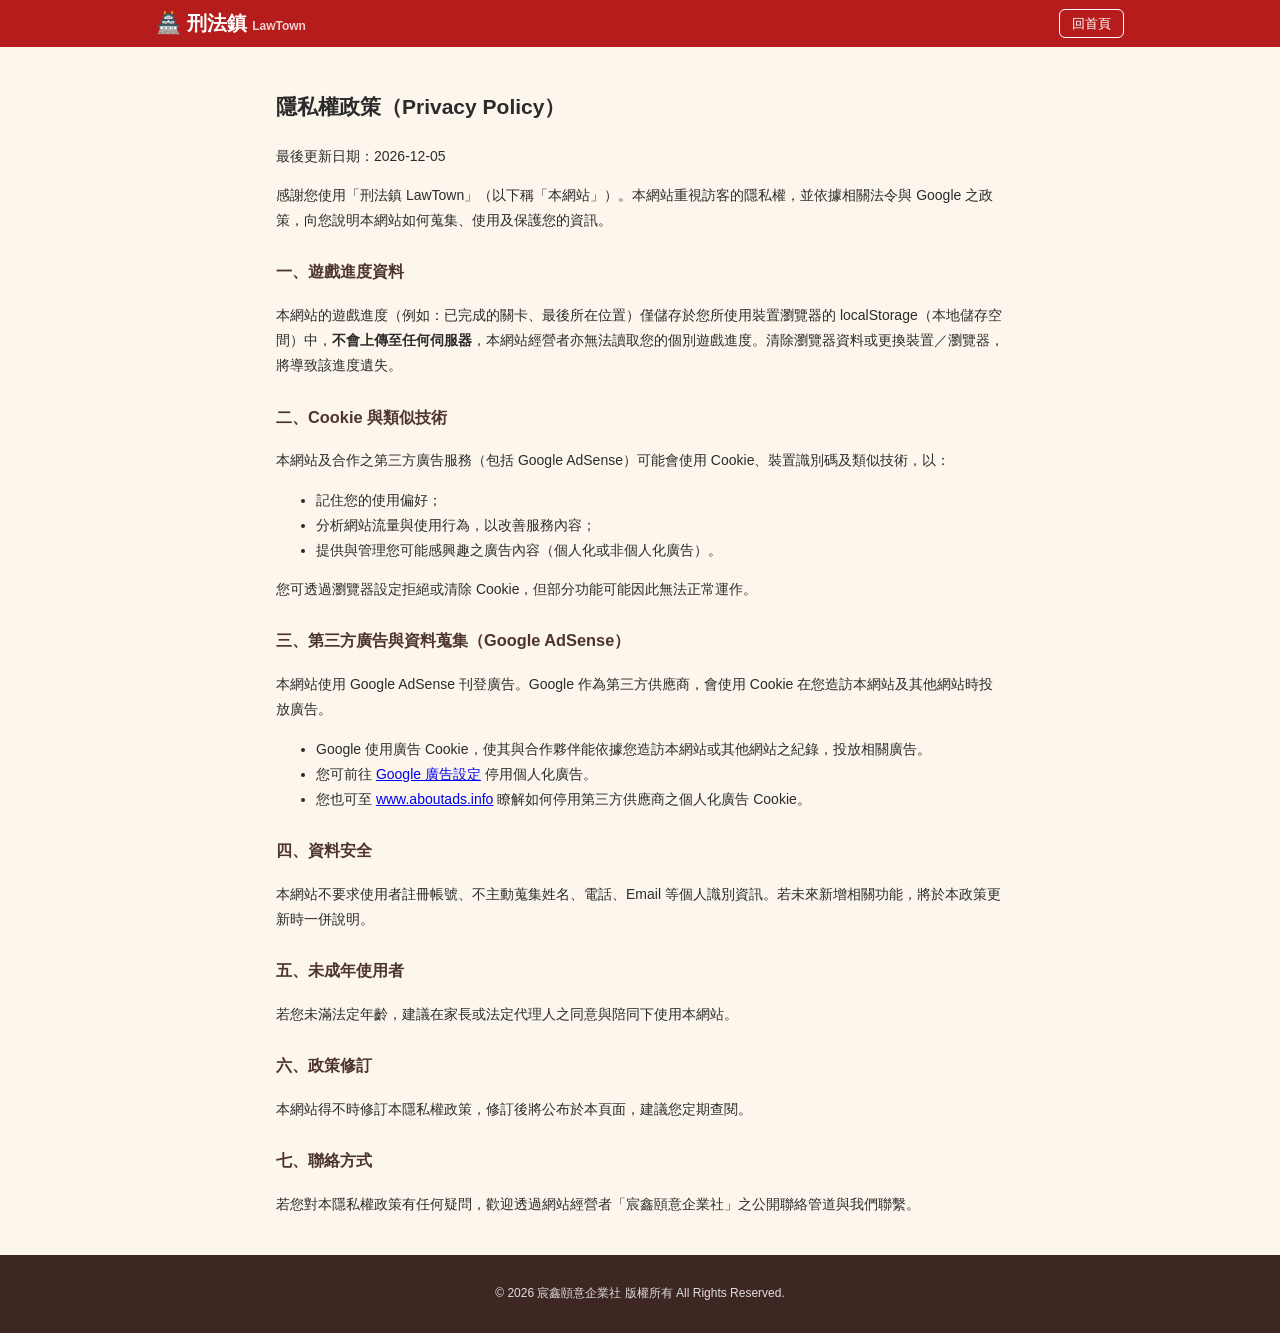
==== privacy.html @ 2b08c9a6 "Add files via upload" ====
<!DOCTYPE html>
<html lang="zh-Hant">
<head>
<meta charset="UTF-8" />
<meta name="viewport" content="width=device-width, initial-scale=1.0" />
<title>隱私權政策 - 刑法鎮 LawTown</title>
<link rel="stylesheet" href="css/style.css" />
</head>
<body>
<header class="site-header">
  <div class="header-inner">
    <h1>🏯 刑法鎮 <span>LawTown</span></h1>
    <nav><a href="index.html">回首頁</a></nav>
  </div>
</header>

<main class="policy">
  <h2>隱私權政策（Privacy Policy）</h2>
  <p>最後更新日期：<span id="updateDate"></span></p>

  <p>感謝您使用「刑法鎮 LawTown」（以下稱「本網站」）。本網站重視訪客的隱私權，並依據相關法令與 Google 之政策，向您說明本網站如何蒐集、使用及保護您的資訊。</p>

  <h3>一、遊戲進度資料</h3>
  <p>本網站的遊戲進度（例如：已完成的關卡、最後所在位置）僅儲存於您所使用裝置瀏覽器的 localStorage（本地儲存空間）中，<b>不會上傳至任何伺服器</b>，本網站經營者亦無法讀取您的個別遊戲進度。清除瀏覽器資料或更換裝置／瀏覽器，將導致該進度遺失。</p>

  <h3>二、Cookie 與類似技術</h3>
  <p>本網站及合作之第三方廣告服務（包括 Google AdSense）可能會使用 Cookie、裝置識別碼及類似技術，以：</p>
  <ul>
    <li>記住您的使用偏好；</li>
    <li>分析網站流量與使用行為，以改善服務內容；</li>
    <li>提供與管理您可能感興趣之廣告內容（個人化或非個人化廣告）。</li>
  </ul>
  <p>您可透過瀏覽器設定拒絕或清除 Cookie，但部分功能可能因此無法正常運作。</p>

  <h3>三、第三方廣告與資料蒐集（Google AdSense）</h3>
  <p>本網站使用 Google AdSense 刊登廣告。Google 作為第三方供應商，會使用 Cookie 在您造訪本網站及其他網站時投放廣告。</p>
  <ul>
    <li>Google 使用廣告 Cookie，使其與合作夥伴能依據您造訪本網站或其他網站之紀錄，投放相關廣告。</li>
    <li>您可前往 <a href="https://adssettings.google.com/" target="_blank" rel="noopener">Google 廣告設定</a> 停用個人化廣告。</li>
    <li>您也可至 <a href="https://www.aboutads.info/" target="_blank" rel="noopener">www.aboutads.info</a> 瞭解如何停用第三方供應商之個人化廣告 Cookie。</li>
  </ul>

  <h3>四、資料安全</h3>
  <p>本網站不要求使用者註冊帳號、不主動蒐集姓名、電話、Email 等個人識別資訊。若未來新增相關功能，將於本政策更新時一併說明。</p>

  <h3>五、未成年使用者</h3>
  <p>若您未滿法定年齡，建議在家長或法定代理人之同意與陪同下使用本網站。</p>

  <h3>六、政策修訂</h3>
  <p>本網站得不時修訂本隱私權政策，修訂後將公布於本頁面，建議您定期查閱。</p>

  <h3>七、聯絡方式</h3>
  <p>若您對本隱私權政策有任何疑問，歡迎透過網站經營者「宸鑫頤意企業社」之公開聯絡管道與我們聯繫。</p>
</main>

<footer class="site-footer">
  <p>© <span id="year"></span> 宸鑫頤意企業社 版權所有 All Rights Reserved.</p>
</footer>

<script>
document.getElementById("year").textContent = new Date().getFullYear();
document.getElementById("updateDate").textContent = new Date().toISOString().slice(0,10);
</script>
</body>
</html>
---- css/style.css ----
* { box-sizing: border-box; }
body {
  margin: 0;
  font-family: "Noto Sans TC", "Microsoft JhengHei", sans-serif;
  background: #fdf6ec;
  color: #2b2b2b;
}

/* ===== Header ===== */
.site-header { background: #b71c1c; color: #fff; padding: 10px 0; position: sticky; top: 0; z-index: 50; }
.header-inner { max-width: 1000px; margin: 0 auto; display: flex; justify-content: space-between; align-items: center; padding: 0 16px; }
.site-header h1 { margin: 0; font-size: 20px; }
.site-header h1 span { font-size: 12px; opacity: 0.8; }
.site-header nav button, .site-header nav a {
  background: none; border: 1px solid #fff; color: #fff; padding: 6px 12px;
  margin-left: 8px; border-radius: 6px; cursor: pointer; text-decoration: none; font-size: 13px;
}

/* ===== Hero（台灣風格插畫，純CSS繪製） ===== */
.hero {
  position: relative; min-height: 360px; overflow: hidden;
  background: linear-gradient(to bottom, #ffe0b2 0%, #ffcc80 40%, #fdf6ec 100%);
  display: flex; align-items: center; justify-content: center; text-align: center;
}
.hero-bg { position: absolute; inset: 0; }
.mountain {
  position: absolute; bottom: 0; left: -5%; width: 60%; height: 140px;
  background: #6d8b74; clip-path: polygon(0% 100%, 20% 30%, 40% 70%, 60% 10%, 80% 60%, 100% 100%);
  opacity: 0.7;
}
.temple-roof {
  position: absolute; bottom: 60px; right: 8%; width: 220px; height: 90px;
  background: #8d2c2c;
  clip-path: polygon(50% 0%, 100% 60%, 85% 60%, 85% 100%, 15% 100%, 15% 60%, 0% 60%);
}
.temple-roof::after {
  content: ""; position: absolute; top: -10px; left: 50%; transform: translateX(-50%);
  width: 14px; height: 14px; background: #ffca28; border-radius: 50%;
}
.lantern {
  position: absolute; width: 26px; height: 36px; background: #d32f2f; border-radius: 10px 10px 14px 14px;
  box-shadow: inset -4px 0 6px rgba(0,0,0,0.2);
}
.lantern::before { content: ""; position: absolute; top: -6px; left: 50%; transform: translateX(-50%); width: 16px; height: 6px; background: #5d4037; border-radius: 4px; }
.lantern1 { top: 30px; left: 12%; }
.lantern2 { top: 50px; left: 20%; }
.lantern3 { top: 30px; right: 30%; }
.cloud { position: absolute; background: #fff; border-radius: 50px; opacity: 0.8; }
.cloud1 { width: 120px; height: 30px; top: 20px; left: 5%; }
.cloud2 { width: 90px; height: 24px; top: 40px; right: 15%; }

.hero-content { position: relative; z-index: 2; max-width: 700px; padding: 0 16px; }
.hero-content h2 { font-size: 30px; margin-bottom: 8px; color: #4e342e; }
.hero-content p { font-size: 15px; line-height: 1.7; color: #4e342e; }
.cta-btn {
  margin-top: 16px; padding: 12px 26px; font-size: 16px; border: none; border-radius: 8px;
  background: #c62828; color: #fff; cursor: pointer; box-shadow: 0 3px 0 #8e1c1c;
}
.cta-btn:active { transform: translateY(2px); box-shadow: none; }

/* ===== Ad slots ===== */
.ad-slot { display: flex; justify-content: center; padding: 14px; background: #f2e7d5; }
.ad-placeholder {
  width: 100%; max-width: 900px; min-height: 90px; border: 2px dashed #bbb;
  display: flex; align-items: center; justify-content: center; color: #999; font-size: 13px; border-radius: 8px;
}

/* ===== Game section ===== */
.game-section { padding: 16px; display: flex; flex-direction: column; align-items: center; }
.game-toolbar { width: 100%; max-width: 900px; display: flex; justify-content: space-between; align-items: center; flex-wrap: wrap; gap: 8px; margin-bottom: 8px; font-size: 13px; }
.reset-btn { background: #eee; border: 1px solid #ccc; padding: 6px 10px; border-radius: 6px; cursor: pointer; }
#game-container { border: 4px solid #4e342e; border-radius: 8px; overflow: hidden; max-width: 900px; width: 100%; image-rendering: pixelated; }

/* ===== About ===== */
.about { max-width: 800px; margin: 0 auto; padding: 24px 16px; font-size: 14px; line-height: 1.8; color: #555; }

/* ===== Footer ===== */
.site-footer { background: #3e2723; color: #ddd; text-align: center; padding: 16px; font-size: 12px; line-height: 1.8; }
.site-footer a { color: #ffcc80; }

/* ===== Overlays / Modals ===== */
.overlay {
  position: fixed; inset: 0; background: rgba(0,0,0,0.55); z-index: 100;
  display: flex; align-items: center; justify-content: center; padding: 16px;
}
.overlay.hidden { display: none; }
.modal {
  background: #fffdf8; border-radius: 10px; padding: 18px; max-width: 480px; width: 100%;
  max-height: 85vh; overflow-y: auto; box-shadow: 0 8px 24px rgba(0,0,0,0.3);
}
.modal-head { display: flex; justify-content: space-between; align-items: center; margin-bottom: 10px; }
.close-btn { background: none; border: none; font-size: 18px; cursor: pointer; }
.level-list { display: flex; flex-direction: column; gap: 8px; }
.level-item {
  display: flex; flex-direction: column; align-items: flex-start; text-align: left;
  border: 1px solid #ddd; border-radius: 8px; padding: 10px; background: #fff; cursor: pointer; font-size: 14px;
}
.level-item small { color: #888; margin-top: 2px; }
.level-item.done { background: #e8f5e9; border-color: #a5d6a7; }

.quiz-modal { max-width: 540px; }
.quiz-law { font-size: 12px; color: #888; }
.quiz-story { font-size: 14px; line-height: 1.7; background: #f5f0e6; padding: 10px; border-radius: 8px; }
.quiz-question { font-weight: bold; margin-top: 12px; }
.quiz-options { display: flex; flex-direction: column; gap: 8px; margin: 10px 0; }
.quiz-option { padding: 10px; border: 1px solid #ccc; border-radius: 8px; background: #fff; cursor: pointer; text-align: left; font-size: 14px; }
.quiz-option:hover:not(:disabled) { background: #fff3e0; }
.quiz-option:disabled { opacity: 0.6; cursor: default; }
#quiz-result { white-space: pre-wrap; font-family: inherit; padding: 10px; border-radius: 8px; }
#quiz-result.correct { background: #e8f5e9; color: #2e7d32; }
#quiz-result.wrong { background: #ffebee; color: #c62828; }

/* ===== Policy page ===== */
.policy { max-width: 760px; margin: 0 auto; padding: 24px 16px; line-height: 1.8; font-size: 14px; }
.policy h3 { margin-top: 24px; color: #4e342e; }
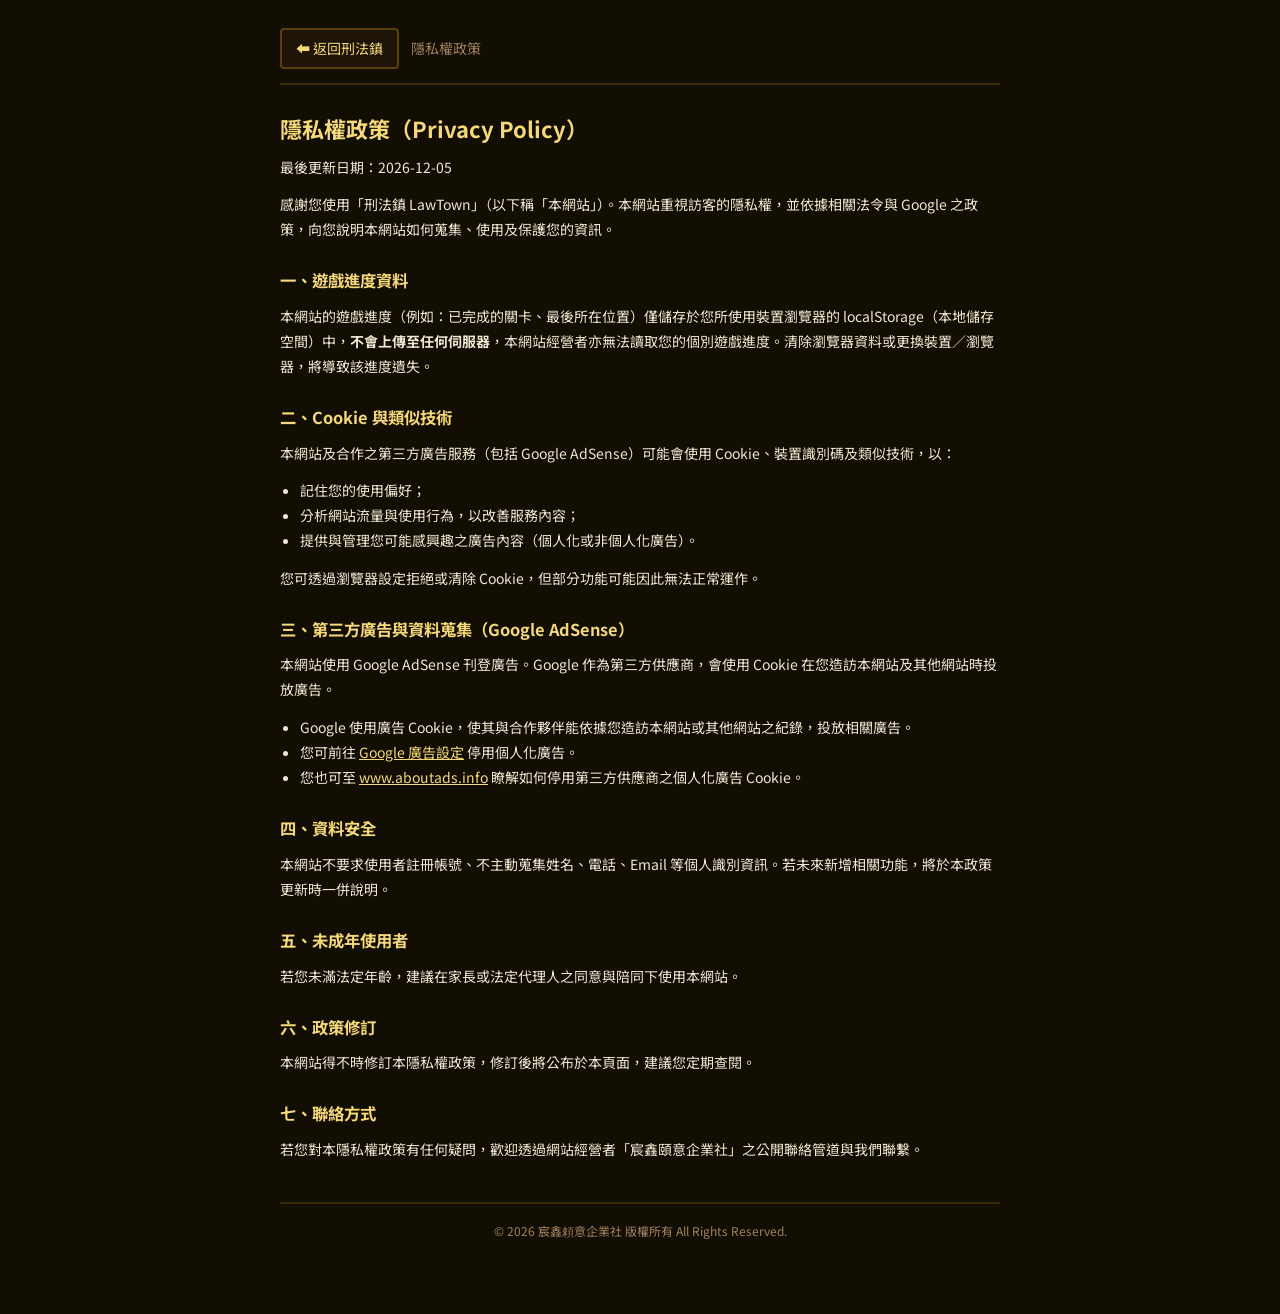
==== commit 9a4d5fd8: "feat: 升級遊戲介面為像素藝術風格首頁 - 新增 AI 生成的像素藝術風格背景圖（刑法鎮全景） - 改寫首頁為全螢幕遊戲主選單，參考設計稿風格 - 新增版本號角標、設定按鈕（左上/右上角） - 新" ====
--- a/privacy.html
+++ b/privacy.html
@@ -5,15 +5,41 @@
 <meta name="viewport" content="width=device-width, initial-scale=1.0" />
 <title>隱私權政策 - 刑法鎮 LawTown</title>
 <link rel="stylesheet" href="css/style.css" />
+<style>
+  body { overflow: auto; background: #120e04; }
+  .policy-page-wrapper {
+    max-width: 760px; margin: 0 auto; padding: 28px 20px 60px;
+    color: #f0e6d3; line-height: 1.8; font-size: 14px;
+  }
+  .policy-page-nav {
+    display: flex; align-items: center; gap: 12px;
+    margin-bottom: 24px; padding-bottom: 14px;
+    border-bottom: 2px solid #3a2a04;
+  }
+  .policy-page-nav a {
+    color: #f5d87a; text-decoration: none; font-size: 14px;
+    background: #1e1408; border: 2px solid #5a4008;
+    padding: 6px 14px; border-radius: 4px;
+  }
+  .policy-page-nav a:hover { background: #2e1e08; }
+  .policy-page-wrapper h2 { color: #f5d87a; font-size: 22px; margin-bottom: 6px; }
+  .policy-page-wrapper h3 { color: #f5d87a; margin-top: 24px; margin-bottom: 8px; }
+  .policy-page-wrapper p, .policy-page-wrapper ul { margin-bottom: 12px; }
+  .policy-page-wrapper ul { padding-left: 20px; }
+  .policy-page-wrapper a { color: #f5d87a; }
+  .policy-page-footer {
+    margin-top: 40px; padding-top: 16px;
+    border-top: 2px solid #3a2a04;
+    text-align: center; color: #a08060; font-size: 12px;
+  }
+</style>
 </head>
 <body>
-<header class="site-header">
-  <div class="header-inner">
-    <h1>🏯 刑法鎮 <span>LawTown</span></h1>
-    <nav><a href="index.html">回首頁</a></nav>
-  </div>
-</header>
-
+<div class="policy-page-wrapper">
+  <nav class="policy-page-nav">
+    <a href="index.html">⬅ 返回刑法鎮</a>
+    <span style="color:#a08060;">隱私權政策</span>
+  </nav>
 <main class="policy">
   <h2>隱私權政策（Privacy Policy）</h2>
   <p>最後更新日期：<span id="updateDate"></span></p>
@@ -52,10 +78,10 @@
   <h3>七、聯絡方式</h3>
   <p>若您對本隱私權政策有任何疑問，歡迎透過網站經營者「宸鑫頤意企業社」之公開聯絡管道與我們聯繫。</p>
 </main>
-
-<footer class="site-footer">
-  <p>© <span id="year"></span> 宸鑫頤意企業社 版權所有 All Rights Reserved.</p>
-</footer>
+  <div class="policy-page-footer">
+    <p>© <span id="year"></span> 宸鑫頼意企業社 版權所有 All Rights Reserved.</p>
+  </div>
+</div>
 
 <script>
 document.getElementById("year").textContent = new Date().getFullYear();
--- a/css/style.css
+++ b/css/style.css
@@ -1,115 +1,698 @@
-* { box-sizing: border-box; }
+/* ===================================================
+   刑法鎮 LawTown - 像素遊戲風格 CSS
+   =================================================== */
+
+@import url('https://fonts.googleapis.com/css2?family=Noto+Sans+TC:wght@400;700;900&family=Noto+Serif+TC:wght@700;900&display=swap');
+
+* { box-sizing: border-box; margin: 0; padding: 0; }
+
 body {
-  margin: 0;
   font-family: "Noto Sans TC", "Microsoft JhengHei", sans-serif;
-  background: #fdf6ec;
+  background: #1a1a2e;
+  color: #f0e6d3;
+  overflow: hidden;
+  height: 100dvh;
+  width: 100vw;
+}
+
+/* ===================================================
+   主畫面（全螢幕）
+   =================================================== */
+.main-screen {
+  position: fixed;
+  inset: 0;
+  display: flex;
+  flex-direction: column;
+  align-items: center;
+  justify-content: flex-start;
+  overflow: hidden;
+  z-index: 1;
+}
+
+/* ── 背景圖 ── */
+.title-bg {
+  position: absolute;
+  inset: 0;
+  z-index: 0;
+}
+.title-bg-img {
+  width: 100%;
+  height: 100%;
+  object-fit: cover;
+  object-position: center top;
+  image-rendering: pixelated;
+}
+.title-bg-overlay {
+  position: absolute;
+  inset: 0;
+  background: linear-gradient(
+    to bottom,
+    rgba(0,0,0,0.0) 0%,
+    rgba(0,0,0,0.0) 55%,
+    rgba(0,0,0,0.45) 75%,
+    rgba(0,0,0,0.65) 100%
+  );
+}
+
+/* ── 角落徽章（版本號 / 設定） ── */
+.corner-badge {
+  position: absolute;
+  top: 12px;
+  z-index: 20;
+  display: flex;
+  align-items: center;
+  gap: 5px;
+  background: rgba(20,15,10,0.82);
+  border: 2px solid #8b6914;
+  border-radius: 6px;
+  padding: 5px 10px;
+  font-size: 13px;
+  font-weight: bold;
+  color: #f5d87a;
+  cursor: pointer;
+  letter-spacing: 0.5px;
+  box-shadow: 0 2px 0 #5a4008, inset 0 1px 0 rgba(255,255,255,0.1);
+  transition: filter 0.15s;
+  text-decoration: none;
+  font-family: inherit;
+}
+.corner-badge:hover { filter: brightness(1.2); }
+.corner-badge--left  { left: 14px; }
+.corner-badge--right { right: 14px; }
+.corner-icon { font-size: 16px; }
+
+/* ── 主標題區 ── */
+.title-area {
+  position: relative;
+  z-index: 10;
+  text-align: center;
+  margin-top: 10px;
+  pointer-events: none;
+  user-select: none;
+}
+
+.title-emblem {
+  font-size: 36px;
+  line-height: 1;
+  filter: drop-shadow(0 2px 6px rgba(0,0,0,0.7));
+  margin-bottom: 2px;
+  opacity: 0;
+  pointer-events: none;
+}
+
+.game-title {
+  font-family: "Noto Serif TC", "Noto Sans TC", serif;
+  font-size: clamp(42px, 8vw, 80px);
+  font-weight: 900;
+  color: #f5d87a;
+  letter-spacing: 0.12em;
+  text-shadow:
+    3px 3px 0 #5a2e00,
+    -1px -1px 0 #5a2e00,
+    1px -1px 0 #5a2e00,
+    -1px 1px 0 #5a2e00,
+    0 4px 0 #3a1c00,
+    0 8px 16px rgba(0,0,0,0.6);
+  line-height: 1.1;
+  /* 背景圖已有標題文字，隱藏 HTML 標題避免重疊 */
+  display: none;
+}
+
+.game-subtitle-bar {
+  /* 背景圖已有副標題，隱藏 HTML 版本 */
+  display: none;
+}
+
+/* ── 雙村標籤（背景圖已有，隱藏 HTML 版本） ── */
+.village-labels {
+  display: none;
+}
+
+.village-label {
+  display: flex;
+  align-items: center;
+  gap: 6px;
+  padding: 8px 18px;
+  border-radius: 6px;
+  font-size: clamp(16px, 3vw, 26px);
+  font-weight: 900;
+  color: #fff;
+  letter-spacing: 0.05em;
+  box-shadow: 0 3px 0 rgba(0,0,0,0.4), 0 6px 18px rgba(0,0,0,0.3);
+  text-shadow: 1px 1px 0 rgba(0,0,0,0.5);
+}
+
+.village-label--criminal {
+  background: linear-gradient(135deg, #9b2020 0%, #c0392b 50%, #9b2020 100%);
+  border: 2px solid #e8c873;
+  clip-path: polygon(0 0, calc(100% - 12px) 0, 100% 50%, calc(100% - 12px) 100%, 0 100%);
+  padding-right: 28px;
+}
+
+.village-label--procedure {
+  background: linear-gradient(135deg, #1a3a5c 0%, #2c5f8a 50%, #1a3a5c 100%);
+  border: 2px solid #e8c873;
+  clip-path: polygon(12px 0, 100% 0, 100% 100%, 12px 100%, 0 50%);
+  padding-left: 28px;
+}
+
+.village-label-icon { font-size: 1.1em; }
+
+/* ── 角色 ── */
+.char-left, .char-right {
+  position: absolute;
+  bottom: 18%;
+  z-index: 10;
+  display: flex;
+  flex-direction: column;
+  align-items: center;
+  gap: 4px;
+}
+.char-left  { left: 2%; }
+.char-right { right: 2%; }
+
+.char-sprite { font-size: clamp(28px, 5vw, 52px); }
+
+.char-bubble {
+  background: rgba(255,252,240,0.95);
+  border: 2px solid #5a3a1a;
+  border-radius: 8px;
+  padding: 6px 10px;
+  font-size: clamp(10px, 1.5vw, 13px);
+  color: #3a2010;
+  font-weight: bold;
+  text-align: center;
+  line-height: 1.5;
+  box-shadow: 2px 2px 0 #5a3a1a;
+  position: relative;
+  white-space: nowrap;
+}
+.char-bubble--left::after {
+  content: '';
+  position: absolute;
+  bottom: -10px;
+  left: 50%;
+  transform: translateX(-50%);
+  border: 5px solid transparent;
+  border-top-color: #5a3a1a;
+}
+.char-bubble--right::after {
+  content: '';
+  position: absolute;
+  bottom: -10px;
+  left: 50%;
+  transform: translateX(-50%);
+  border: 5px solid transparent;
+  border-top-color: #5a3a1a;
+}
+
+/* ── 主選單按鈕 ── */
+.main-menu {
+  position: absolute;
+  bottom: 10%;
+  left: 50%;
+  transform: translateX(-50%);
+  z-index: 10;
+  display: flex;
+  flex-direction: column;
+  gap: 7px;
+  width: min(280px, 60vw);
+}
+
+.menu-btn {
+  display: flex;
+  align-items: center;
+  gap: 12px;
+  padding: 12px 20px;
+  border: none;
+  border-radius: 6px;
+  cursor: pointer;
+  font-family: "Noto Sans TC", sans-serif;
+  font-size: clamp(15px, 2.5vw, 19px);
+  font-weight: bold;
+  color: #fff;
+  letter-spacing: 0.05em;
+  transition: filter 0.12s, transform 0.1s;
+  box-shadow: 0 4px 0 rgba(0,0,0,0.4), 0 6px 16px rgba(0,0,0,0.3);
+  text-shadow: 1px 1px 0 rgba(0,0,0,0.4);
+  position: relative;
+  overflow: hidden;
+  width: 100%;
+}
+.menu-btn::before {
+  content: '';
+  position: absolute;
+  top: 0; left: 0; right: 0;
+  height: 40%;
+  background: rgba(255,255,255,0.12);
+  border-radius: 6px 6px 0 0;
+}
+.menu-btn:hover  { filter: brightness(1.15); transform: translateY(-2px); }
+.menu-btn:active { transform: translateY(2px); box-shadow: 0 1px 0 rgba(0,0,0,0.4); }
+.menu-btn--selected { filter: brightness(1.2); transform: translateY(-2px); outline: 3px solid #f5d87a; }
+
+.menu-btn--start {
+  background: linear-gradient(180deg, #2c6fad 0%, #1a4a7a 100%);
+  border-bottom: 4px solid #0e2d4d;
+}
+.menu-btn--library {
+  background: linear-gradient(180deg, #3a7a3a 0%, #235023 100%);
+  border-bottom: 4px solid #122a12;
+}
+.menu-btn--achievement {
+  background: linear-gradient(180deg, #7a5a1a 0%, #4a3510 100%);
+  border-bottom: 4px solid #2a1d08;
+}
+
+.menu-btn-icon { font-size: 1.3em; flex-shrink: 0; }
+.menu-btn-text { flex: 1; text-align: center; }
+
+/* ── 底部提示 ── */
+.bottom-hint {
+  position: absolute;
+  bottom: 0;
+  left: 0;
+  right: 0;
+  z-index: 10;
+  background: rgba(20,12,5,0.85);
+  border-top: 2px solid #5a3a1a;
+  text-align: center;
+  padding: 8px;
+  font-size: clamp(11px, 1.8vw, 14px);
+  color: #f5d87a;
+  letter-spacing: 0.1em;
+}
+
+/* ===================================================
+   遊戲畫面
+   =================================================== */
+.game-screen {
+  position: fixed;
+  inset: 0;
+  display: flex;
+  flex-direction: column;
+  background: #1a1a2e;
+  z-index: 2;
+}
+.game-screen.hidden { display: none; }
+.main-screen.hidden { display: none; }
+
+#game-wrapper {
+  flex: 1;
+  display: flex;
+  align-items: center;
+  justify-content: center;
+  overflow: hidden;
+}
+
+#game-container {
+  image-rendering: pixelated;
+  border: 3px solid #4e342e;
+  border-radius: 4px;
+  overflow: hidden;
+}
+
+.game-toolbar-overlay {
+  background: rgba(20,12,5,0.9);
+  border-top: 2px solid #5a3a1a;
+  padding: 6px 14px;
+  display: flex;
+  justify-content: space-between;
+  align-items: center;
+  gap: 10px;
+  font-size: 12px;
+  color: #d4b896;
+  flex-wrap: wrap;
+}
+
+.pixel-reset-btn {
+  background: #3a1a1a;
+  border: 1px solid #7a3a3a;
+  color: #ff8a80;
+  padding: 5px 12px;
+  border-radius: 4px;
+  cursor: pointer;
+  font-size: 12px;
+  font-family: inherit;
+  white-space: nowrap;
+}
+.pixel-reset-btn:hover { background: #5a2a2a; }
+
+/* ===================================================
+   鎮口標題覆蓋層（遊戲內 HTML overlay）
+   =================================================== */
+.title-overlay {
+  position: absolute; inset: 0; z-index: 30;
+  display: flex; align-items: flex-end; justify-content: center;
+  background: linear-gradient(to bottom, rgba(0,0,0,0) 0%, rgba(0,0,0,0.35) 100%);
+  padding-bottom: 24px;
+}
+.title-overlay.hidden { display: none; }
+.title-dialog {
+  background: #fffaf0;
+  border: 4px solid #4e342e;
+  border-radius: 10px;
+  box-shadow: 0 6px 0 #2d1f15, 0 10px 18px rgba(0,0,0,0.3);
+  padding: 16px 20px;
+  width: 92%; max-width: 480px;
+  text-align: center;
   color: #2b2b2b;
 }
-
-/* ===== Header ===== */
-.site-header { background: #b71c1c; color: #fff; padding: 10px 0; position: sticky; top: 0; z-index: 50; }
-.header-inner { max-width: 1000px; margin: 0 auto; display: flex; justify-content: space-between; align-items: center; padding: 0 16px; }
-.site-header h1 { margin: 0; font-size: 20px; }
-.site-header h1 span { font-size: 12px; opacity: 0.8; }
-.site-header nav button, .site-header nav a {
-  background: none; border: 1px solid #fff; color: #fff; padding: 6px 12px;
-  margin-left: 8px; border-radius: 6px; cursor: pointer; text-decoration: none; font-size: 13px;
-}
-
-/* ===== Hero（台灣風格插畫，純CSS繪製） ===== */
-.hero {
-  position: relative; min-height: 360px; overflow: hidden;
-  background: linear-gradient(to bottom, #ffe0b2 0%, #ffcc80 40%, #fdf6ec 100%);
-  display: flex; align-items: center; justify-content: center; text-align: center;
-}
-.hero-bg { position: absolute; inset: 0; }
-.mountain {
-  position: absolute; bottom: 0; left: -5%; width: 60%; height: 140px;
-  background: #6d8b74; clip-path: polygon(0% 100%, 20% 30%, 40% 70%, 60% 10%, 80% 60%, 100% 100%);
-  opacity: 0.7;
-}
-.temple-roof {
-  position: absolute; bottom: 60px; right: 8%; width: 220px; height: 90px;
-  background: #8d2c2c;
-  clip-path: polygon(50% 0%, 100% 60%, 85% 60%, 85% 100%, 15% 100%, 15% 60%, 0% 60%);
-}
-.temple-roof::after {
-  content: ""; position: absolute; top: -10px; left: 50%; transform: translateX(-50%);
-  width: 14px; height: 14px; background: #ffca28; border-radius: 50%;
-}
-.lantern {
-  position: absolute; width: 26px; height: 36px; background: #d32f2f; border-radius: 10px 10px 14px 14px;
-  box-shadow: inset -4px 0 6px rgba(0,0,0,0.2);
-}
-.lantern::before { content: ""; position: absolute; top: -6px; left: 50%; transform: translateX(-50%); width: 16px; height: 6px; background: #5d4037; border-radius: 4px; }
-.lantern1 { top: 30px; left: 12%; }
-.lantern2 { top: 50px; left: 20%; }
-.lantern3 { top: 30px; right: 30%; }
-.cloud { position: absolute; background: #fff; border-radius: 50px; opacity: 0.8; }
-.cloud1 { width: 120px; height: 30px; top: 20px; left: 5%; }
-.cloud2 { width: 90px; height: 24px; top: 40px; right: 15%; }
-
-.hero-content { position: relative; z-index: 2; max-width: 700px; padding: 0 16px; }
-.hero-content h2 { font-size: 30px; margin-bottom: 8px; color: #4e342e; }
-.hero-content p { font-size: 15px; line-height: 1.7; color: #4e342e; }
-.cta-btn {
-  margin-top: 16px; padding: 12px 26px; font-size: 16px; border: none; border-radius: 8px;
-  background: #c62828; color: #fff; cursor: pointer; box-shadow: 0 3px 0 #8e1c1c;
-}
-.cta-btn:active { transform: translateY(2px); box-shadow: none; }
-
-/* ===== Ad slots ===== */
-.ad-slot { display: flex; justify-content: center; padding: 14px; background: #f2e7d5; }
-.ad-placeholder {
-  width: 100%; max-width: 900px; min-height: 90px; border: 2px dashed #bbb;
-  display: flex; align-items: center; justify-content: center; color: #999; font-size: 13px; border-radius: 8px;
-}
-
-/* ===== Game section ===== */
-.game-section { padding: 16px; display: flex; flex-direction: column; align-items: center; }
-.game-toolbar { width: 100%; max-width: 900px; display: flex; justify-content: space-between; align-items: center; flex-wrap: wrap; gap: 8px; margin-bottom: 8px; font-size: 13px; }
-.reset-btn { background: #eee; border: 1px solid #ccc; padding: 6px 10px; border-radius: 6px; cursor: pointer; }
-#game-container { border: 4px solid #4e342e; border-radius: 8px; overflow: hidden; max-width: 900px; width: 100%; image-rendering: pixelated; }
-
-/* ===== About ===== */
-.about { max-width: 800px; margin: 0 auto; padding: 24px 16px; font-size: 14px; line-height: 1.8; color: #555; }
-
-/* ===== Footer ===== */
-.site-footer { background: #3e2723; color: #ddd; text-align: center; padding: 16px; font-size: 12px; line-height: 1.8; }
-.site-footer a { color: #ffcc80; }
-
-/* ===== Overlays / Modals ===== */
+.title-dialog-label { margin: 6px 0; font-size: 13px; color: #4e342e; font-weight: bold; }
+#player-name-input-2 {
+  width: 80%; padding: 8px 10px; font-size: 15px;
+  border: 2px solid #4e342e; border-radius: 6px; text-align: center;
+  margin-bottom: 10px; background: #fff; color: #2b2b2b;
+}
+
+/* ===================================================
+   Overlay / Modal（像素風格）
+   =================================================== */
 .overlay {
-  position: fixed; inset: 0; background: rgba(0,0,0,0.55); z-index: 100;
-  display: flex; align-items: center; justify-content: center; padding: 16px;
+  position: fixed;
+  inset: 0;
+  background: rgba(0,0,0,0.72);
+  z-index: 100;
+  display: flex;
+  align-items: center;
+  justify-content: center;
+  padding: 16px;
+  backdrop-filter: blur(2px);
 }
 .overlay.hidden { display: none; }
-.modal {
-  background: #fffdf8; border-radius: 10px; padding: 18px; max-width: 480px; width: 100%;
-  max-height: 85vh; overflow-y: auto; box-shadow: 0 8px 24px rgba(0,0,0,0.3);
-}
-.modal-head { display: flex; justify-content: space-between; align-items: center; margin-bottom: 10px; }
-.close-btn { background: none; border: none; font-size: 18px; cursor: pointer; }
+
+.pixel-modal {
+  background: #1e1408;
+  border: 3px solid #8b6914;
+  border-radius: 8px;
+  padding: 20px;
+  max-width: 480px;
+  width: 100%;
+  max-height: 88vh;
+  overflow-y: auto;
+  box-shadow:
+    0 0 0 1px #5a4008,
+    0 8px 0 #3a2a04,
+    0 12px 32px rgba(0,0,0,0.6);
+  color: #f0e6d3;
+}
+.pixel-modal--wide { max-width: 600px; }
+
+.pixel-modal-head {
+  display: flex;
+  justify-content: space-between;
+  align-items: center;
+  margin-bottom: 14px;
+  padding-bottom: 10px;
+  border-bottom: 2px solid #5a4008;
+}
+.pixel-modal-head h3 {
+  font-size: 18px;
+  color: #f5d87a;
+  font-weight: bold;
+}
+.pixel-close-btn {
+  background: #3a2010;
+  border: 2px solid #7a5020;
+  color: #f5d87a;
+  width: 30px; height: 30px;
+  border-radius: 4px;
+  cursor: pointer;
+  font-size: 16px;
+  display: flex; align-items: center; justify-content: center;
+  transition: background 0.15s;
+}
+.pixel-close-btn:hover { background: #5a3010; }
+
+.pixel-modal-label {
+  font-size: 13px;
+  color: #d4b896;
+  font-weight: bold;
+  margin: 10px 0 6px;
+}
+.pixel-modal-desc {
+  font-size: 13px;
+  color: #a08060;
+  margin-bottom: 12px;
+}
+
+.pixel-input {
+  width: 80%;
+  display: block;
+  margin: 0 auto 14px;
+  padding: 10px 14px;
+  font-size: 16px;
+  background: #0e0a04;
+  border: 2px solid #8b6914;
+  border-radius: 4px;
+  color: #f5d87a;
+  text-align: center;
+  font-family: inherit;
+  outline: none;
+}
+.pixel-input:focus { border-color: #f5d87a; box-shadow: 0 0 0 2px rgba(245,216,122,0.3); }
+
+/* ── 村莊選擇按鈕 ── */
+.village-choice-row {
+  display: flex;
+  gap: 12px;
+  justify-content: center;
+  flex-wrap: wrap;
+  margin-top: 8px;
+}
+
+.village-btn {
+  flex: 1;
+  min-width: 140px;
+  max-width: 200px;
+  padding: 14px 12px;
+  border-radius: 8px;
+  cursor: pointer;
+  font-family: inherit;
+  color: #fff;
+  border: none;
+  display: flex;
+  flex-direction: column;
+  align-items: center;
+  gap: 4px;
+  transition: filter 0.15s, transform 0.1s;
+  box-shadow: 0 4px 0 rgba(0,0,0,0.4);
+}
+.village-btn:hover  { filter: brightness(1.15); transform: translateY(-2px); }
+.village-btn:active { transform: translateY(2px); box-shadow: none; }
+.village-btn-icon { font-size: 22px; }
+.village-btn-title { font-size: 16px; font-weight: bold; }
+.village-btn small { font-size: 11px; opacity: 0.85; }
+.village-btn-criminal {
+  background: linear-gradient(180deg, #c0392b 0%, #8b1a1a 100%);
+  border-bottom: 4px solid #5a0a0a;
+}
+.village-btn-procedure {
+  background: linear-gradient(180deg, #2c5f8a 0%, #1a3a5c 100%);
+  border-bottom: 4px solid #0a1e30;
+}
+
+/* ===================================================
+   關卡選單
+   =================================================== */
 .level-list { display: flex; flex-direction: column; gap: 8px; }
 .level-item {
-  display: flex; flex-direction: column; align-items: flex-start; text-align: left;
-  border: 1px solid #ddd; border-radius: 8px; padding: 10px; background: #fff; cursor: pointer; font-size: 14px;
-}
-.level-item small { color: #888; margin-top: 2px; }
-.level-item.done { background: #e8f5e9; border-color: #a5d6a7; }
-
-.quiz-modal { max-width: 540px; }
-.quiz-law { font-size: 12px; color: #888; }
-.quiz-story { font-size: 14px; line-height: 1.7; background: #f5f0e6; padding: 10px; border-radius: 8px; }
-.quiz-question { font-weight: bold; margin-top: 12px; }
+  display: flex;
+  flex-direction: column;
+  align-items: flex-start;
+  text-align: left;
+  border: 2px solid #5a4008;
+  border-radius: 6px;
+  padding: 10px 14px;
+  background: #120e04;
+  cursor: pointer;
+  font-size: 14px;
+  color: #f0e6d3;
+  transition: background 0.15s, border-color 0.15s;
+}
+.level-item:hover { background: #1e1408; border-color: #8b6914; }
+.level-item small { color: #a08060; margin-top: 2px; font-size: 12px; }
+.level-item.done {
+  background: #0a1a0a;
+  border-color: #2e7d32;
+  color: #a5d6a7;
+}
+.level-item.done small { color: #66bb6a; }
+
+/* ===================================================
+   答題 Modal
+   =================================================== */
+.quiz-modal { max-width: 560px; }
+.quiz-law { font-size: 12px; color: #a08060; margin-bottom: 8px; }
+.quiz-story-box {
+  background: #0a0804;
+  border: 2px solid #5a4008;
+  border-radius: 6px;
+  padding: 12px;
+  margin-bottom: 12px;
+}
+.quiz-story { font-size: 14px; line-height: 1.8; color: #d4b896; }
+.quiz-question { font-weight: bold; margin: 12px 0 8px; color: #f5d87a; font-size: 15px; }
 .quiz-options { display: flex; flex-direction: column; gap: 8px; margin: 10px 0; }
-.quiz-option { padding: 10px; border: 1px solid #ccc; border-radius: 8px; background: #fff; cursor: pointer; text-align: left; font-size: 14px; }
-.quiz-option:hover:not(:disabled) { background: #fff3e0; }
+.quiz-option {
+  padding: 11px 14px;
+  border: 2px solid #5a4008;
+  border-radius: 6px;
+  background: #120e04;
+  cursor: pointer;
+  text-align: left;
+  font-size: 14px;
+  color: #f0e6d3;
+  font-family: inherit;
+  transition: background 0.12s, border-color 0.12s;
+}
+.quiz-option:hover:not(:disabled) { background: #1e1408; border-color: #f5d87a; }
 .quiz-option:disabled { opacity: 0.6; cursor: default; }
-#quiz-result { white-space: pre-wrap; font-family: inherit; padding: 10px; border-radius: 8px; }
-#quiz-result.correct { background: #e8f5e9; color: #2e7d32; }
-#quiz-result.wrong { background: #ffebee; color: #c62828; }
-
-/* ===== Policy page ===== */
-.policy { max-width: 760px; margin: 0 auto; padding: 24px 16px; line-height: 1.8; font-size: 14px; }
-.policy h3 { margin-top: 24px; color: #4e342e; }
+#quiz-result {
+  white-space: pre-wrap;
+  font-family: inherit;
+  padding: 12px;
+  border-radius: 6px;
+  font-size: 13px;
+  line-height: 1.7;
+  margin-top: 10px;
+}
+#quiz-result.correct { background: #0a1a0a; color: #81c784; border: 2px solid #2e7d32; }
+#quiz-result.wrong   { background: #1a0a0a; color: #ef9a9a; border: 2px solid #c62828; }
+#quiz-result.hidden  { display: none; }
+
+/* ===================================================
+   法學圖鑑
+   =================================================== */
+.library-content { display: flex; flex-direction: column; gap: 8px; }
+.library-empty { text-align: center; color: #a08060; padding: 24px; font-size: 14px; line-height: 2; }
+.library-item {
+  background: #0a0804;
+  border: 2px solid #5a4008;
+  border-radius: 6px;
+  padding: 10px 14px;
+}
+.library-item-law { font-size: 11px; color: #a08060; }
+.library-item-title { font-size: 14px; color: #f0e6d3; font-weight: bold; margin-top: 2px; }
+
+/* ===================================================
+   成就系統
+   =================================================== */
+.achievement-list { display: flex; flex-direction: column; gap: 8px; }
+.achievement-item {
+  display: flex;
+  align-items: center;
+  gap: 12px;
+  background: #0a0804;
+  border: 2px solid #3a2a04;
+  border-radius: 6px;
+  padding: 10px 14px;
+  opacity: 0.55;
+}
+.achievement-item--unlocked {
+  opacity: 1;
+  border-color: #8b6914;
+  background: #1a1204;
+}
+.achievement-icon { font-size: 24px; flex-shrink: 0; }
+.achievement-info { flex: 1; }
+.achievement-title { font-size: 14px; font-weight: bold; color: #f5d87a; }
+.achievement-desc  { font-size: 12px; color: #a08060; margin-top: 2px; }
+.achievement-status { font-size: 18px; }
+
+/* ===================================================
+   設定
+   =================================================== */
+.settings-list { display: flex; flex-direction: column; gap: 14px; }
+.settings-item {
+  display: flex;
+  justify-content: space-between;
+  align-items: center;
+  padding: 10px 14px;
+  background: #0a0804;
+  border: 2px solid #3a2a04;
+  border-radius: 6px;
+  font-size: 15px;
+  color: #d4b896;
+}
+.settings-divider { border: none; border-top: 1px solid #3a2a04; }
+.settings-link {
+  display: block;
+  text-align: center;
+  color: #a08060;
+  font-size: 13px;
+  text-decoration: underline;
+}
+.pixel-danger-btn {
+  background: #3a0a0a;
+  border: 2px solid #7a2a2a;
+  color: #ff8a80;
+  padding: 10px;
+  border-radius: 6px;
+  cursor: pointer;
+  font-size: 14px;
+  font-family: inherit;
+  width: 100%;
+  transition: background 0.15s;
+}
+.pixel-danger-btn:hover { background: #5a1a1a; }
+
+/* ── 像素切換開關 ── */
+.pixel-toggle { position: relative; display: inline-block; width: 44px; height: 24px; }
+.pixel-toggle input { opacity: 0; width: 0; height: 0; }
+.pixel-toggle-slider {
+  position: absolute; inset: 0;
+  background: #3a2a04;
+  border: 2px solid #5a4008;
+  border-radius: 4px;
+  cursor: pointer;
+  transition: background 0.2s;
+}
+.pixel-toggle-slider::before {
+  content: '';
+  position: absolute;
+  width: 16px; height: 16px;
+  left: 2px; top: 2px;
+  background: #a08060;
+  border-radius: 2px;
+  transition: transform 0.2s;
+}
+.pixel-toggle input:checked + .pixel-toggle-slider { background: #1a4a1a; border-color: #2e7d32; }
+.pixel-toggle input:checked + .pixel-toggle-slider::before { transform: translateX(20px); background: #81c784; }
+
+/* ===================================================
+   隱私權政策頁
+   =================================================== */
+.policy-page {
+  max-width: 760px;
+  margin: 0 auto;
+  padding: 24px 16px;
+  line-height: 1.8;
+  font-size: 14px;
+  color: #f0e6d3;
+}
+.policy-page h3 { margin-top: 24px; color: #f5d87a; }
+
+/* ===================================================
+   響應式
+   =================================================== */
+@media (max-width: 600px) {
+  .village-labels { top: 22%; }
+  .char-left, .char-right { display: none; }
+  .main-menu { bottom: 8%; width: 85vw; }
+  .menu-btn { font-size: 15px; padding: 11px 16px; }
+  .game-title { font-size: 52px; }
+}
+
+@media (max-width: 400px) {
+  .village-label { font-size: 14px; padding: 5px 12px; }
+  .game-title { font-size: 40px; }
+}
+
+/* ===================================================
+   滾動條美化
+   =================================================== */
+::-webkit-scrollbar { width: 6px; }
+::-webkit-scrollbar-track { background: #0a0804; }
+::-webkit-scrollbar-thumb { background: #5a4008; border-radius: 3px; }
+::-webkit-scrollbar-thumb:hover { background: #8b6914; }
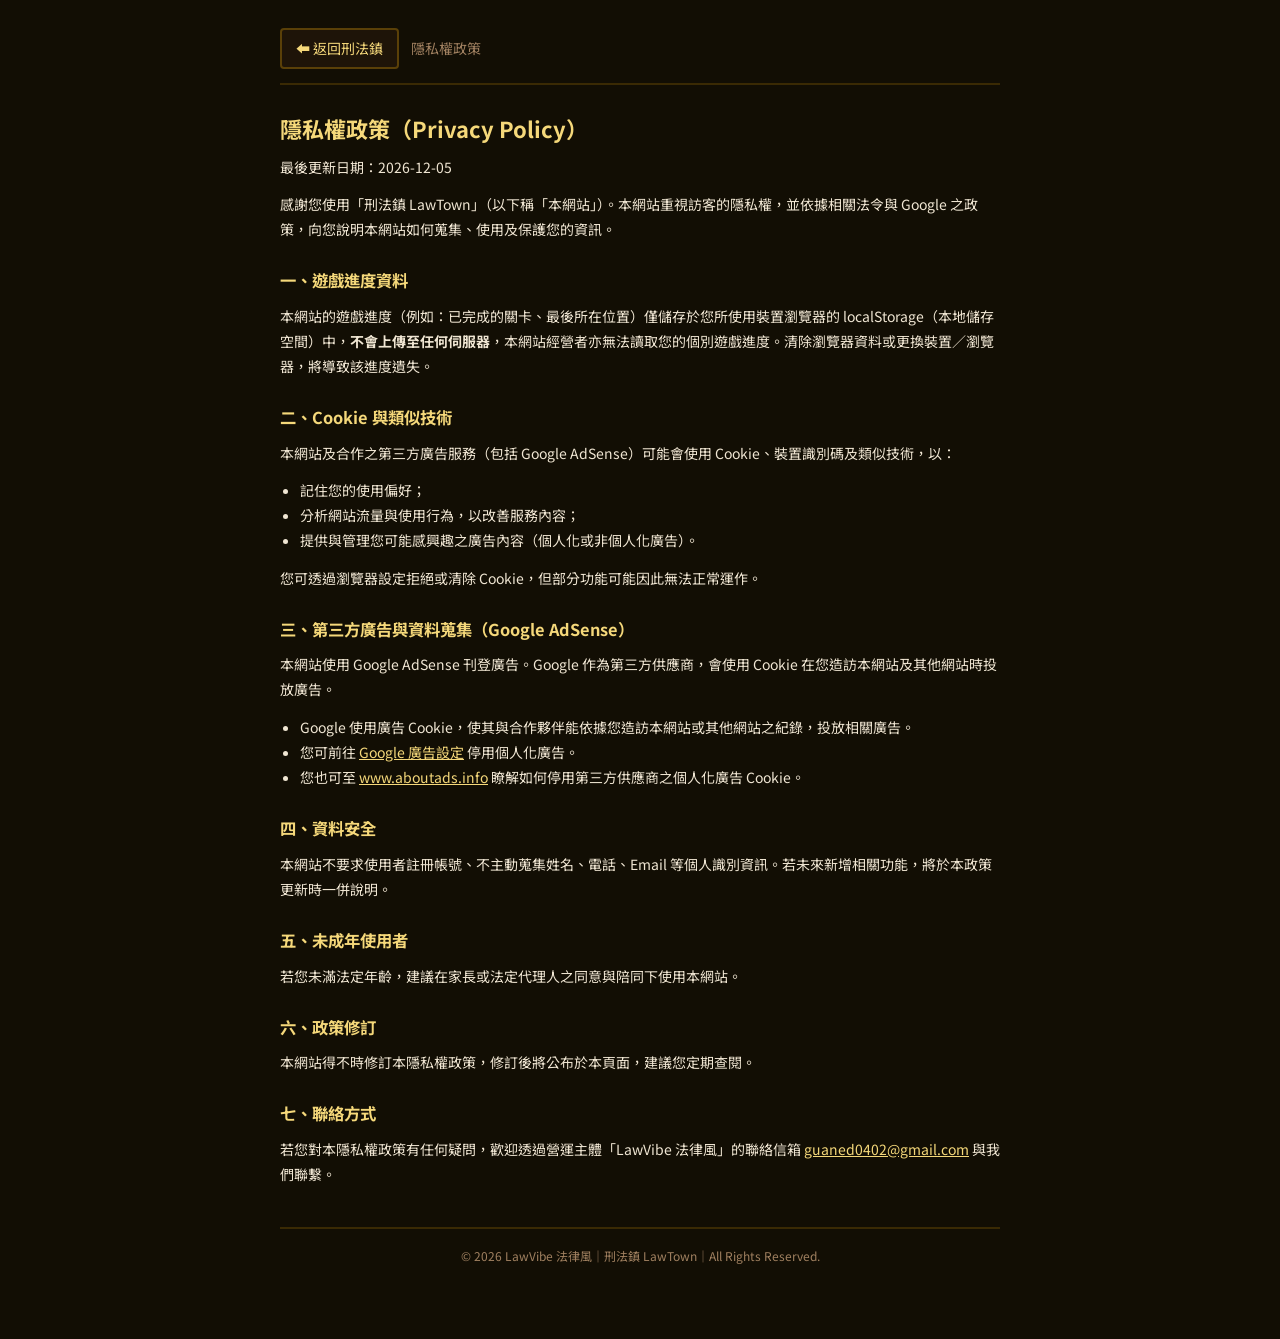
==== commit c5a57112: "chore: centralize brand identity and optimize case assets" ====
--- a/privacy.html
+++ b/privacy.html
@@ -1,10 +1,19 @@
 <!DOCTYPE html>
-<html lang="zh-Hant">
+<html lang="zh-Hant" data-page-title="隱私權政策" data-page-description="說明刑法鎮 LawTown 的資料使用、Cookie、廣告與聯絡方式。">
 <head>
+<!-- Google tag (gtag.js) -->
+<script async src="https://www.googletagmanager.com/gtag/js?id=G-106KW7G3ZE"></script>
+<script>
+  window.dataLayer = window.dataLayer || [];
+  function gtag(){dataLayer.push(arguments);}
+  gtag('js', new Date());
+  gtag('config', 'G-106KW7G3ZE');
+</script>
 <meta charset="UTF-8" />
 <meta name="viewport" content="width=device-width, initial-scale=1.0" />
-<title>隱私權政策 - 刑法鎮 LawTown</title>
+<title>刑法鎮 LawTown｜隱私權政策</title>
 <link rel="stylesheet" href="css/style.css" />
+<script src="site-config.js"></script>
 <style>
   body { overflow: auto; background: #120e04; }
   .policy-page-wrapper {
@@ -76,15 +85,14 @@
   <p>本網站得不時修訂本隱私權政策，修訂後將公布於本頁面，建議您定期查閱。</p>
 
   <h3>七、聯絡方式</h3>
-  <p>若您對本隱私權政策有任何疑問，歡迎透過網站經營者「宸鑫頤意企業社」之公開聯絡管道與我們聯繫。</p>
+  <p>若您對本隱私權政策有任何疑問，歡迎透過營運主體「<span data-site-brand></span>」的聯絡信箱 <a data-site-email></a> 與我們聯繫。</p>
 </main>
   <div class="policy-page-footer">
-    <p>© <span id="year"></span> 宸鑫頼意企業社 版權所有 All Rights Reserved.</p>
+    <p data-site-copyright></p>
   </div>
 </div>
 
 <script>
-document.getElementById("year").textContent = new Date().getFullYear();
 document.getElementById("updateDate").textContent = new Date().toISOString().slice(0,10);
 </script>
 </body>
--- a/css/style.css
+++ b/css/style.css
@@ -206,66 +206,222 @@
   border-top-color: #5a3a1a;
 }
 
-/* ── 主選單按鈕 ── */
+/* ── 主選單按鈕（木質招牌風格） ── */
 .main-menu {
   position: absolute;
-  bottom: 10%;
+  bottom: 9%;
   left: 50%;
   transform: translateX(-50%);
   z-index: 10;
   display: flex;
   flex-direction: column;
-  gap: 7px;
-  width: min(280px, 60vw);
-}
-
+  gap: 10px;
+  width: min(300px, 62vw);
+}
+
+/* 木質招牌按鈕基礎樣式 */
 .menu-btn {
   display: flex;
   align-items: center;
-  gap: 12px;
-  padding: 12px 20px;
+  justify-content: center;
+  gap: 10px;
+  padding: 0;
   border: none;
-  border-radius: 6px;
   cursor: pointer;
-  font-family: "Noto Sans TC", sans-serif;
-  font-size: clamp(15px, 2.5vw, 19px);
-  font-weight: bold;
-  color: #fff;
-  letter-spacing: 0.05em;
-  transition: filter 0.12s, transform 0.1s;
-  box-shadow: 0 4px 0 rgba(0,0,0,0.4), 0 6px 16px rgba(0,0,0,0.3);
-  text-shadow: 1px 1px 0 rgba(0,0,0,0.4);
+  font-family: "Noto Serif TC", "Noto Sans TC", serif;
+  font-size: clamp(17px, 2.8vw, 22px);
+  font-weight: 900;
+  color: #f5e8c0;
+  letter-spacing: 0.15em;
+  transition: filter 0.15s, transform 0.12s, box-shadow 0.12s;
   position: relative;
-  overflow: hidden;
   width: 100%;
-}
+  height: clamp(56px, 7.5vw, 68px);
+  background: none;
+  text-shadow:
+    1px 1px 0 rgba(40,20,0,0.9),
+    2px 2px 3px rgba(0,0,0,0.6);
+}
+
+/* 招牌主體（木板層） */
 .menu-btn::before {
   content: '';
   position: absolute;
+  inset: 0;
+  border-radius: 8px;
+  z-index: -1;
+}
+
+/* 招牌左右錠點裝飾 */
+.menu-btn::after {
+  content: '';
+  position: absolute;
+  top: 50%;
+  transform: translateY(-50%);
+  width: 12px;
+  height: 12px;
+  border-radius: 50%;
+  background: radial-gradient(circle at 35% 35%, #f5d87a, #8b6914);
+  box-shadow: 0 1px 3px rgba(0,0,0,0.5);
+  right: 12px;
+  z-index: 2;
+}
+
+.menu-btn:hover  { filter: brightness(1.12); transform: translateY(-3px) scale(1.02); }
+.menu-btn:active { transform: translateY(2px) scale(0.98); filter: brightness(0.9); }
+.menu-btn--selected {
+  filter: brightness(1.18);
+  transform: translateY(-3px) scale(1.02);
+  outline: none;
+}
+.menu-btn--selected::after {
+  box-shadow: 0 0 8px 2px rgba(245,216,122,0.8), 0 1px 3px rgba(0,0,0,0.5);
+}
+
+/* 左錠點 */
+.menu-btn-nail-left {
+  position: absolute;
+  left: 12px;
+  top: 50%;
+  transform: translateY(-50%);
+  width: 12px;
+  height: 12px;
+  border-radius: 50%;
+  background: radial-gradient(circle at 35% 35%, #f5d87a, #8b6914);
+  box-shadow: 0 1px 3px rgba(0,0,0,0.5);
+  z-index: 2;
+  pointer-events: none;
+}
+
+/* 木板紋理線（透過偽元素模擬） */
+.menu-btn-board {
+  position: absolute;
+  inset: 0;
+  border-radius: 10px;
+  z-index: 0;
+  overflow: hidden;
+  /* 外層金色框線 */
+  outline: 2px solid rgba(245,216,122,0.5);
+  outline-offset: -3px;
+}
+.menu-btn-board::before {
+  content: '';
+  position: absolute;
+  inset: 0;
+  /* 橫向木紋 */
+  background-image:
+    repeating-linear-gradient(
+      180deg,
+      rgba(255,255,255,0.05) 0px,
+      rgba(255,255,255,0.05) 1px,
+      transparent 1px,
+      transparent 10px
+    ),
+    repeating-linear-gradient(
+      90deg,
+      rgba(0,0,0,0.04) 0px,
+      rgba(0,0,0,0.04) 1px,
+      transparent 1px,
+      transparent 40px
+    );
+}
+.menu-btn-board::after {
+  content: '';
+  position: absolute;
   top: 0; left: 0; right: 0;
   height: 40%;
-  background: rgba(255,255,255,0.12);
-  border-radius: 6px 6px 0 0;
-}
-.menu-btn:hover  { filter: brightness(1.15); transform: translateY(-2px); }
-.menu-btn:active { transform: translateY(2px); box-shadow: 0 1px 0 rgba(0,0,0,0.4); }
-.menu-btn--selected { filter: brightness(1.2); transform: translateY(-2px); outline: 3px solid #f5d87a; }
-
+  background: linear-gradient(180deg,
+    rgba(255,255,255,0.18) 0%,
+    rgba(255,255,255,0.06) 60%,
+    transparent 100%
+  );
+  border-radius: 10px 10px 0 0;
+}
+
+.menu-btn-content {
+  position: relative;
+  z-index: 1;
+  display: flex;
+  align-items: center;
+  justify-content: center;
+  gap: 10px;
+  width: 100%;
+  padding: 0 36px;
+}
+
+/* 開始冒險—深藍木板（參考背景圖中的深藍色招牌） */
 .menu-btn--start {
-  background: linear-gradient(180deg, #2c6fad 0%, #1a4a7a 100%);
-  border-bottom: 4px solid #0e2d4d;
-}
+  box-shadow:
+    0 6px 0 #0a2238,
+    0 10px 20px rgba(0,0,0,0.55);
+}
+.menu-btn--start .menu-btn-board {
+  background: linear-gradient(180deg,
+    #3578b8 0%,
+    #2260a0 25%,
+    #1c5290 60%,
+    #164878 100%
+  );
+  border: 3px solid #8bb8e8;
+  border-bottom: 6px solid #0a2238;
+  border-radius: 10px;
+}
+.menu-btn--start:hover .menu-btn-board {
+  border-color: #aad4ff;
+}
+
+/* 法學圖鑑—深綠木板 */
 .menu-btn--library {
-  background: linear-gradient(180deg, #3a7a3a 0%, #235023 100%);
-  border-bottom: 4px solid #122a12;
-}
+  box-shadow:
+    0 6px 0 #0a2810,
+    0 10px 20px rgba(0,0,0,0.55);
+}
+.menu-btn--library .menu-btn-board {
+  background: linear-gradient(180deg,
+    #428a48 0%,
+    #306835 25%,
+    #275a2c 60%,
+    #1e4a22 100%
+  );
+  border: 3px solid #7ec882;
+  border-bottom: 6px solid #0a2810;
+  border-radius: 10px;
+}
+.menu-btn--library:hover .menu-btn-board {
+  border-color: #a0e0a4;
+}
+
+/* 成就系統—深棕木板（參考背景圖中的棕色招牌） */
 .menu-btn--achievement {
-  background: linear-gradient(180deg, #7a5a1a 0%, #4a3510 100%);
-  border-bottom: 4px solid #2a1d08;
-}
-
-.menu-btn-icon { font-size: 1.3em; flex-shrink: 0; }
-.menu-btn-text { flex: 1; text-align: center; }
+  box-shadow:
+    0 6px 0 #2e1c04,
+    0 10px 20px rgba(0,0,0,0.55);
+}
+.menu-btn--achievement .menu-btn-board {
+  background: linear-gradient(180deg,
+    #9a6e28 0%,
+    #7a5418 25%,
+    #684812 60%,
+    #56380c 100%
+  );
+  border: 3px solid #d4a84a;
+  border-bottom: 6px solid #2e1c04;
+  border-radius: 10px;
+}
+.menu-btn--achievement:hover .menu-btn-board {
+  border-color: #f0c870;
+}
+
+.menu-btn-icon {
+  font-size: 1.25em;
+  flex-shrink: 0;
+  filter: drop-shadow(0 1px 2px rgba(0,0,0,0.5));
+}
+.menu-btn-text {
+  flex: 1;
+  text-align: center;
+  font-size: inherit;
+}
 
 /* ── 底部提示 ── */
 .bottom-hint {
@@ -522,40 +678,65 @@
 /* ===================================================
    答題 Modal
    =================================================== */
-.quiz-modal { max-width: 560px; }
-.quiz-law { font-size: 12px; color: #a08060; margin-bottom: 8px; }
+.quiz-modal { width: min(92vw, 640px); max-width: 640px; padding: clamp(16px, 2vw, 22px); }
+.quiz-law { font-size: clamp(12px, 1.25vw, 14px); color: #a08060; margin-bottom: 10px; line-height: 1.55; }
 .quiz-story-box {
   background: #0a0804;
   border: 2px solid #5a4008;
   border-radius: 6px;
-  padding: 12px;
-  margin-bottom: 12px;
-}
-.quiz-story { font-size: 14px; line-height: 1.8; color: #d4b896; }
-.quiz-question { font-weight: bold; margin: 12px 0 8px; color: #f5d87a; font-size: 15px; }
-.quiz-options { display: flex; flex-direction: column; gap: 8px; margin: 10px 0; }
+  padding: clamp(12px, 1.8vw, 16px);
+  margin-bottom: 14px;
+}
+.quiz-story { font-size: clamp(14px, 1.45vw, 16px); line-height: 1.85; color: #d4b896; }
+.quiz-scene-figure {
+  margin: 0 0 12px;
+  border: 2px solid #5a4008;
+  border-radius: 6px;
+  overflow: hidden;
+  background: #0a0804;
+}
+.quiz-image {
+  display: block;
+  width: 100%;
+  aspect-ratio: 4 / 3;
+  object-fit: cover;
+  image-rendering: pixelated;
+}
+.quiz-image-caption {
+  padding: 5px 9px;
+  color: #a08060;
+  font-size: 11px;
+  line-height: 1.4;
+  text-align: center;
+}
+.quiz-question { font-weight: bold; margin: 16px 0 10px; color: #f5d87a; font-size: clamp(15px, 1.6vw, 18px); line-height: 1.65; }
+.quiz-options { display: flex; flex-direction: column; gap: 10px; margin: 12px 0; }
 .quiz-option {
-  padding: 11px 14px;
+  min-height: 48px;
+  padding: 12px 16px;
   border: 2px solid #5a4008;
   border-radius: 6px;
   background: #120e04;
   cursor: pointer;
   text-align: left;
-  font-size: 14px;
+  font-size: clamp(14px, 1.35vw, 16px);
+  line-height: 1.6;
   color: #f0e6d3;
   font-family: inherit;
   transition: background 0.12s, border-color 0.12s;
 }
 .quiz-option:hover:not(:disabled) { background: #1e1408; border-color: #f5d87a; }
 .quiz-option:disabled { opacity: 0.6; cursor: default; }
+.quiz-option.selected { opacity: 1; border-color: #f5d87a; }
+.quiz-option.answer-correct { opacity: 1; border-color: #4caf50; background: #102010; }
 #quiz-result {
   white-space: pre-wrap;
   font-family: inherit;
-  padding: 12px;
+  padding: clamp(13px, 1.8vw, 17px);
   border-radius: 6px;
-  font-size: 13px;
-  line-height: 1.7;
-  margin-top: 10px;
+  font-size: clamp(13px, 1.25vw, 15px);
+  line-height: 1.8;
+  margin-top: 14px;
 }
 #quiz-result.correct { background: #0a1a0a; color: #81c784; border: 2px solid #2e7d32; }
 #quiz-result.wrong   { background: #1a0a0a; color: #ef9a9a; border: 2px solid #c62828; }
@@ -676,6 +857,49 @@
 /* ===================================================
    響應式
    =================================================== */
+@media (max-width: 768px) {
+  /* 手機版遊戲畫面：填滿全螢幕，支援橫直螢幕 */
+  .game-screen {
+    background: #000;
+  }
+  #game-wrapper {
+    position: fixed;
+    inset: 0;
+    /* 支援 iPhone 安全區域 */
+    padding: env(safe-area-inset-top, 0) env(safe-area-inset-right, 0)
+             env(safe-area-inset-bottom, 0) env(safe-area-inset-left, 0);
+    align-items: stretch;
+    justify-content: stretch;
+  }
+  #game-container {
+    border: none;
+    border-radius: 0;
+    width: 100% !important;
+    height: 100% !important;
+  }
+  #game-container canvas {
+    width: 100% !important;
+    height: 100% !important;
+    display: block;
+  }
+  /* 手機版隱藏底部工具列（操作說明和重設鈕） */
+  .game-toolbar-overlay {
+    display: none !important;
+  }
+  /* Modal 在手機上的最大高度限制 */
+  .pixel-modal {
+    max-height: 85dvh;
+    overflow-y: auto;
+  }
+  .quiz-modal { width: min(94vw, 600px); padding: 16px; }
+  .quiz-story { font-size: 15px; line-height: 1.85; }
+  .quiz-question { font-size: 16px; line-height: 1.7; margin-top: 14px; }
+  .quiz-option { min-height: 52px; font-size: 15px; line-height: 1.65; padding: 13px 15px; }
+  .quiz-options { gap: 9px; }
+  .quiz-actions .menu-btn { min-height: 50px; }
+  .quiz-image { aspect-ratio: 16 / 10; }
+}
+
 @media (max-width: 600px) {
   .village-labels { top: 22%; }
   .char-left, .char-right { display: none; }
@@ -687,12 +911,214 @@
 @media (max-width: 400px) {
   .village-label { font-size: 14px; padding: 5px 12px; }
   .game-title { font-size: 40px; }
+  .quiz-modal { width: 96vw; padding: 12px; }
+  .quiz-story { font-size: 13px; line-height: 1.75; }
+  .quiz-question { font-size: 14px; }
+  .quiz-option { min-height: 48px; font-size: 13px; padding: 11px 12px; }
 }
 
 /* ===================================================
    滾動條美化
    =================================================== */
+/* ===================================================
+   離開村莊確認對話框按鈕
+   =================================================== */
+/* ===================================================
+   答題後操作按鈕（下一題 / 返回小鎮）
+   =================================================== */
+.quiz-actions {
+  display: flex;
+  gap: 10px;
+  margin-top: 14px;
+  flex-wrap: wrap;
+}
+.quiz-actions.hidden { display: none; }
+.quiz-actions .menu-btn {
+  flex: 1;
+  min-width: 120px;
+  font-size: 14px !important;
+  padding: 10px 8px !important;
+  height: 48px !important;
+  white-space: nowrap;
+}
+.quiz-actions .menu-btn-content {
+  flex-direction: row !important;
+  gap: 6px !important;
+}
+
+.exit-confirm-btn {
+  width: 140px !important;
+  height: 52px !important;
+  font-size: 15px !important;
+  letter-spacing: 0.05em !important;
+  white-space: nowrap !important;
+  overflow: hidden !important;
+}
+.exit-confirm-btn .menu-btn-content {
+  flex-direction: row !important;
+  flex-wrap: nowrap !important;
+  gap: 6px !important;
+  padding: 0 10px !important;
+  white-space: nowrap !important;
+}
+.exit-confirm-btn .menu-btn-icon {
+  font-size: 1.1em !important;
+  flex-shrink: 0 !important;
+}
+.exit-confirm-btn .menu-btn-text {
+  white-space: nowrap !important;
+  overflow: hidden !important;
+  text-overflow: ellipsis !important;
+  font-size: 14px !important;
+  letter-spacing: 0.05em !important;
+}
+
 ::-webkit-scrollbar { width: 6px; }
+
+/* ===================================================
+   手機直式專用樣式
+   =================================================== */
+@media (max-width: 768px) and (orientation: portrait) {
+  /* 直式手機：遇戲畫面完全填滿螢幕 */
+  html, body {
+    width: 100vw;
+    height: 100dvh;
+    overflow: hidden;
+    position: fixed;
+  }
+  .game-screen {
+    position: fixed;
+    inset: 0;
+    width: 100vw;
+    height: 100dvh;
+    background: #000;
+  }
+  #game-wrapper {
+    position: fixed;
+    inset: 0;
+    width: 100vw;
+    height: 100dvh;
+    padding: 0;
+    align-items: stretch;
+    justify-content: stretch;
+    display: flex;
+  }
+  #game-container {
+    width: 100vw !important;
+    height: 100dvh !important;
+    border: none;
+    border-radius: 0;
+  }
+  #game-container canvas {
+    width: 100vw !important;
+    height: 100dvh !important;
+    display: block;
+    object-fit: fill;
+  }
+  /* 直式手機隱藏底部工具列 */
+  .game-toolbar-overlay {
+    display: none !important;
+  }
+  /* 直式手機 Modal 高度限制 */
+  .pixel-modal {
+    max-height: 90dvh;
+    overflow-y: auto;
+    width: 92vw;
+  }
+  .quiz-modal { width: 94vw; padding: 14px; }
+  .quiz-story-box { padding: 12px; margin-bottom: 12px; }
+  .quiz-story { font-size: 14px; line-height: 1.8; }
+  .quiz-scene-figure { margin-bottom: 10px; }
+  .quiz-image-caption { font-size: 10px; padding: 5px 8px; }
+  .quiz-question { font-size: 15px; line-height: 1.7; margin: 13px 0 9px; }
+  .quiz-options { gap: 8px; margin: 10px 0; }
+  .quiz-option { min-height: 50px; padding: 12px 13px; font-size: 14px; line-height: 1.65; }
+  .quiz-actions { flex-direction: column; }
+  .quiz-actions .menu-btn { width: 100%; min-width: 0; }
+}
 ::-webkit-scrollbar-track { background: #0a0804; }
 ::-webkit-scrollbar-thumb { background: #5a4008; border-radius: 3px; }
 ::-webkit-scrollbar-thumb:hover { background: #8b6914; }
+
+
+/* ── 公開廣告版位：保留獨立區塊，不覆蓋遊戲畫布 ── */
+.ad-placeholder {
+  width: min(100% - 32px, 728px);
+  min-height: 90px;
+  margin: 12px auto;
+  border: 1px dashed rgba(232, 200, 115, 0.35);
+  background: rgba(20, 15, 10, 0.24);
+  color: rgba(245, 216, 122, 0.58);
+  text-align: center;
+  font-size: 11px;
+  line-height: 90px;
+  pointer-events: none;
+}
+
+/* Full-screen game layers stay independent from the ad blocks. */
+.ad-placeholder--home,
+.ad-placeholder--game {
+  position: relative;
+  z-index: 0;
+}
+
+.policy-body {
+  overflow: auto;
+  min-height: 100dvh;
+  height: auto;
+  background: #120e04;
+}
+
+.policy-page-wrapper {
+  max-width: 760px;
+  margin: 0 auto;
+  padding: 28px 20px 60px;
+  color: #f0e6d3;
+  line-height: 1.8;
+  font-size: 14px;
+}
+.policy-page-nav {
+  display: flex;
+  align-items: center;
+  gap: 12px;
+  margin-bottom: 24px;
+  padding-bottom: 14px;
+  border-bottom: 2px solid #3a2a04;
+}
+.policy-page-nav a {
+  color: #f5d87a;
+  text-decoration: none;
+  font-size: 14px;
+  background: #1e1408;
+  border: 2px solid #5a4008;
+  padding: 6px 14px;
+  border-radius: 4px;
+}
+.policy-page-nav a:hover { background: #2e1e08; }
+.policy-page-wrapper h2 { color: #f5d87a; font-size: 22px; margin-bottom: 6px; }
+.policy-page-wrapper h3 { color: #f5d87a; margin-top: 24px; margin-bottom: 8px; }
+.policy-page-wrapper p, .policy-page-wrapper ul { margin-bottom: 12px; }
+.policy-page-wrapper ul { padding-left: 20px; }
+.policy-page-wrapper a { color: #f5d87a; }
+.policy-page-footer {
+  margin-top: 40px;
+  padding-top: 16px;
+  border-top: 2px solid #3a2a04;
+  text-align: center;
+  color: #a08060;
+  font-size: 12px;
+}
+.site-footer-links {
+  position: relative;
+  z-index: 20;
+  display: flex;
+  justify-content: center;
+  flex-wrap: wrap;
+  gap: 10px 16px;
+  padding: 8px 16px 16px;
+  background: #120e04;
+  color: #a08060;
+  font-size: 12px;
+}
+.site-footer-links a { color: #f5d87a; text-decoration: none; }
+.site-footer-links a:hover { text-decoration: underline; }
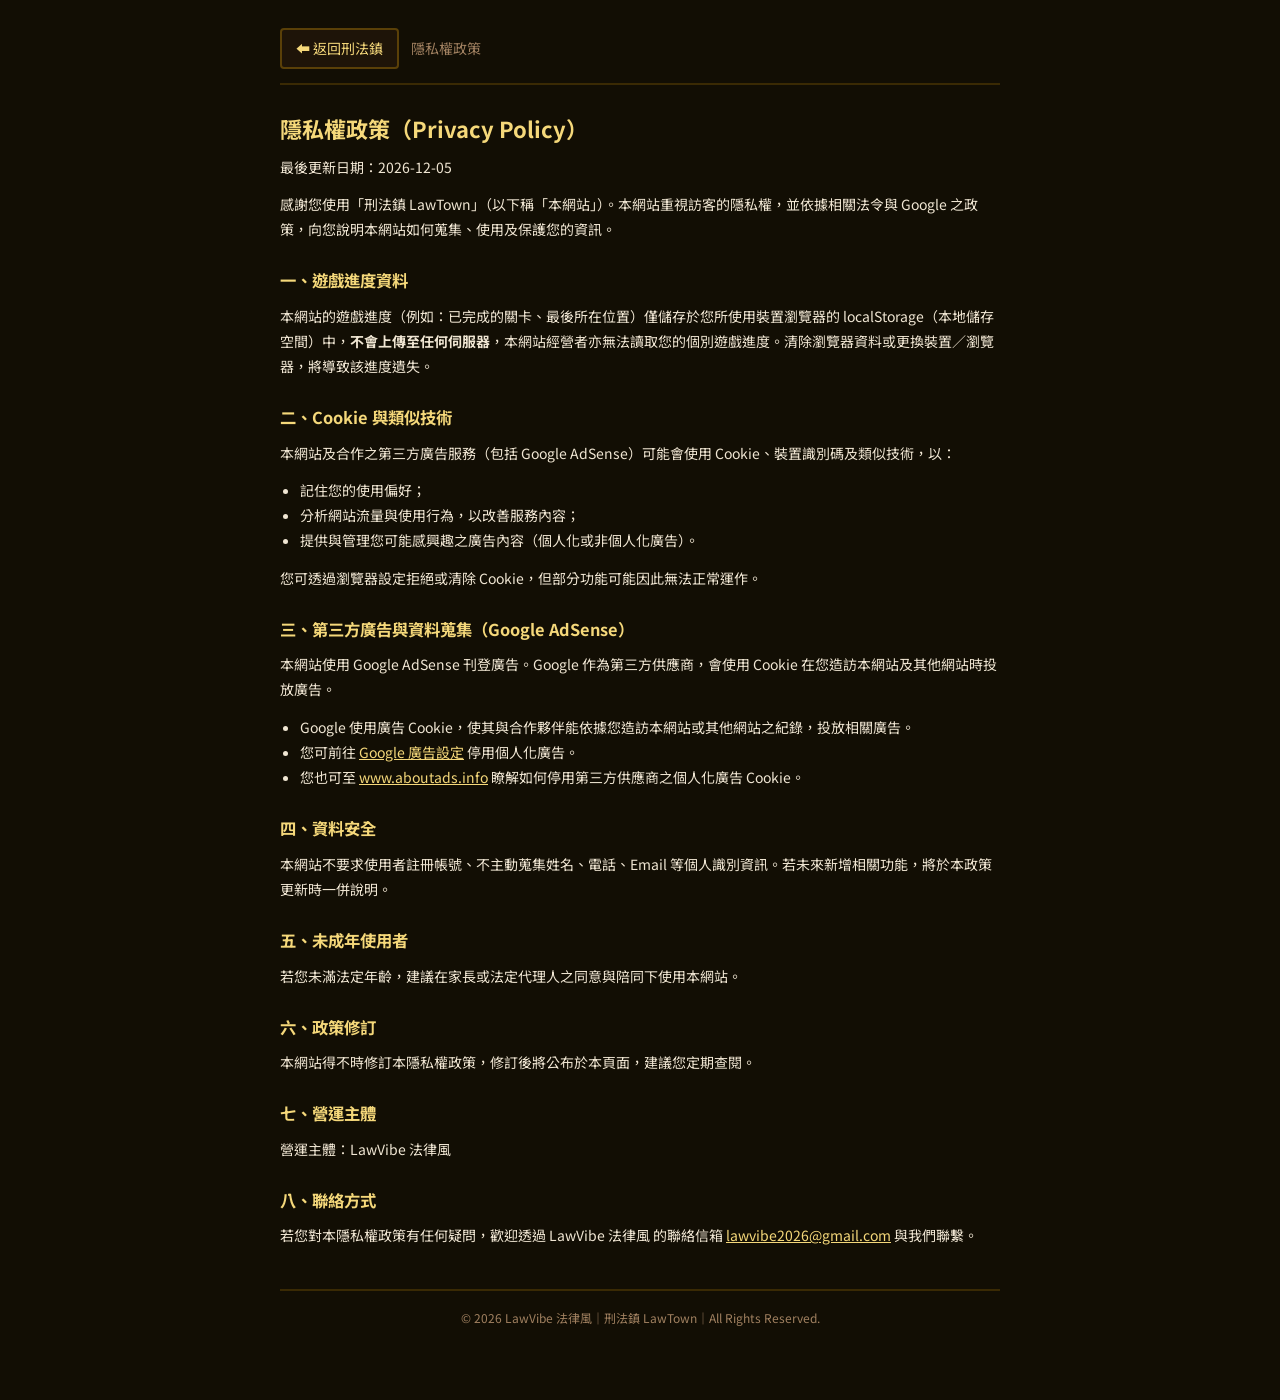
==== commit c8c080c6: "fix: unify LawVibe identity and adjust adventure flow" ====
--- a/privacy.html
+++ b/privacy.html
@@ -84,8 +84,11 @@
   <h3>六、政策修訂</h3>
   <p>本網站得不時修訂本隱私權政策，修訂後將公布於本頁面，建議您定期查閱。</p>
 
-  <h3>七、聯絡方式</h3>
-  <p>若您對本隱私權政策有任何疑問，歡迎透過營運主體「<span data-site-brand></span>」的聯絡信箱 <a data-site-email></a> 與我們聯繫。</p>
+  <h3>七、營運主體</h3>
+  <p>營運主體：<span data-site-operator></span></p>
+
+  <h3>八、聯絡方式</h3>
+  <p>若您對本隱私權政策有任何疑問，歡迎透過 <span data-site-operator></span> 的聯絡信箱 <a data-site-email></a> 與我們聯繫。</p>
 </main>
   <div class="policy-page-footer">
     <p data-site-copyright></p>
--- a/css/style.css
+++ b/css/style.css
@@ -13,6 +13,21 @@
   overflow: hidden;
   height: 100dvh;
   width: 100vw;
+}
+
+/* 首頁遊戲維持一個完整視窗，頁尾放在其後方，避免蓋住任何遊戲畫面。 */
+.home-body {
+  height: auto;
+  min-height: 100dvh;
+  overflow-x: hidden;
+  overflow-y: auto;
+}
+.home-body .main-screen {
+  position: relative;
+  inset: auto;
+  width: 100vw;
+  height: 100dvh;
+  min-height: 100dvh;
 }
 
 /* ===================================================
@@ -209,7 +224,7 @@
 /* ── 主選單按鈕（木質招牌風格） ── */
 .main-menu {
   position: absolute;
-  bottom: 9%;
+  bottom: clamp(58px, 9vh, 92px);
   left: 50%;
   transform: translateX(-50%);
   z-index: 10;
@@ -218,6 +233,11 @@
   gap: 10px;
   width: min(300px, 62vw);
 }
+
+/* 主要入口位於首頁選單最下方，並與底部提示列保留安全距離。 */
+.main-menu .menu-btn--library { order: 1; }
+.main-menu .menu-btn--achievement { order: 2; }
+.main-menu .menu-btn--start { order: 3; }
 
 /* 木質招牌按鈕基礎樣式 */
 .menu-btn {
@@ -903,7 +923,7 @@
 @media (max-width: 600px) {
   .village-labels { top: 22%; }
   .char-left, .char-right { display: none; }
-  .main-menu { bottom: 8%; width: 85vw; }
+  .main-menu { bottom: max(58px, 8vh); width: 85vw; }
   .menu-btn { font-size: 15px; padding: 11px 16px; }
   .game-title { font-size: 52px; }
 }
@@ -1110,7 +1130,8 @@
 }
 .site-footer-links {
   position: relative;
-  z-index: 20;
+  /* 不得蓋住固定定位的遊戲畫面；回到首頁後仍會在內容下方顯示。 */
+  z-index: 0;
   display: flex;
   justify-content: center;
   flex-wrap: wrap;
